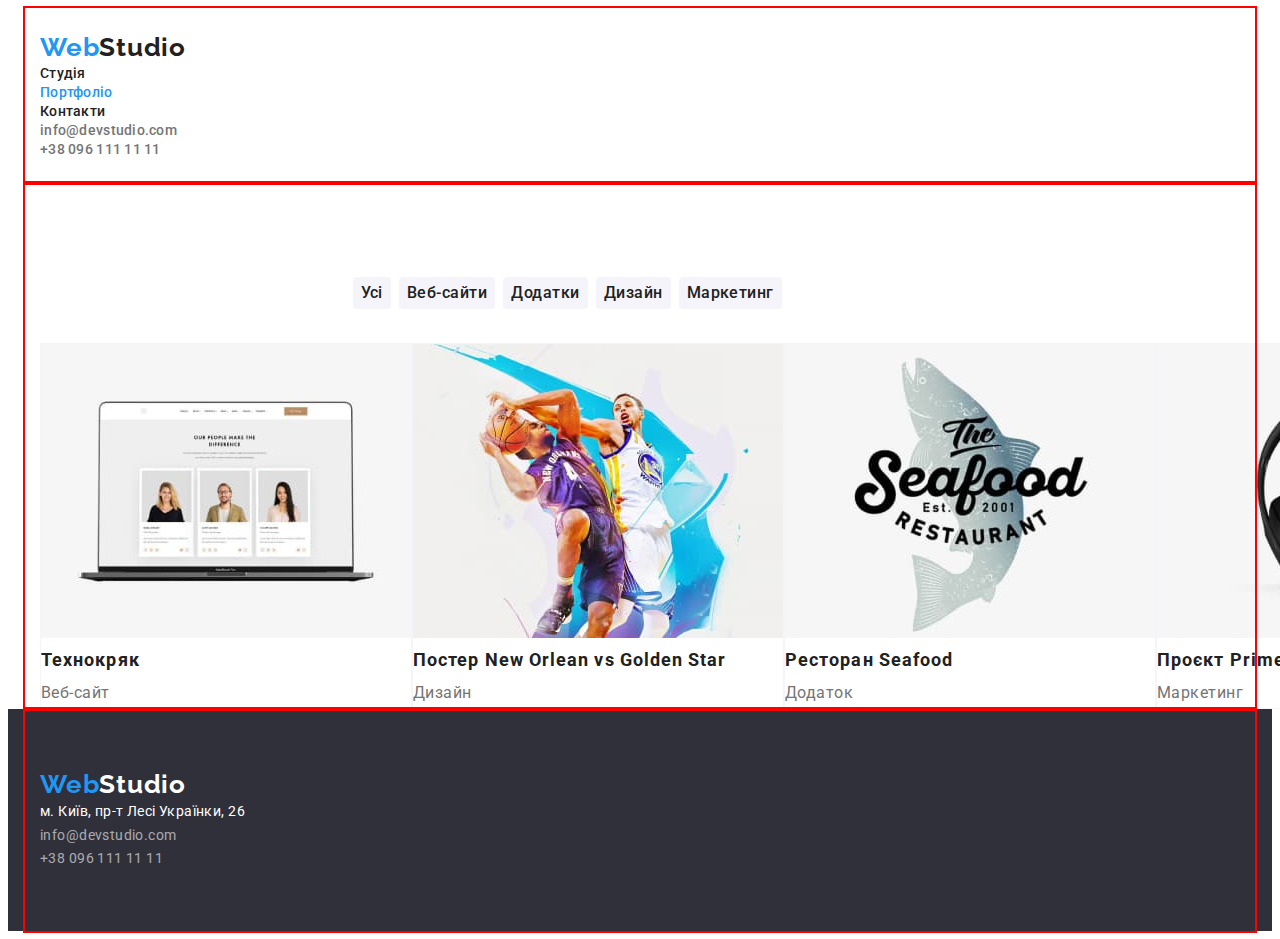
==== portfolio.html @ f6ed94e6 "hm_3_port" ====
<!DOCTYPE html>
<html lang="uk">
<head>
    <meta charset="UTF-8">
    <meta http-equiv="X-UA-Compatible" content="IE=edge">
    <meta name="viewport" content="width=device-width, initial-scale=1.0">
    <title>WebStudio</title>
    <link rel="preconnect" href="https://fonts.googleapis.com">
    <link rel="preconnect" href="https://fonts.gstatic.com" crossorigin>
    <link href="https://fonts.googleapis.com/css2?family=Raleway:wght@700&family=Roboto:wght@400;500;700;900&display=swap" rel="stylesheet">
    <link rel="stylesheet" href="https://cdnjs.cloudflare.com/ajax/libs/modern-normalize/1.1.0/modern-normalize.min.css" integrity="sha512-wpPYUAdjBVSE4KJnH1VR1HeZfpl1ub8YT/NKx4PuQ5NmX2tKuGu6U/JRp5y+Y8XG2tV+wKQpNHVUX03MfMFn9Q==" crossorigin="anonymous" referrerpolicy="no-referrer" />
    <link rel="stylesheet" href="./css/style.css">
       
</head>
<body>
    <header class="header">
        <div class="container">
            <nav> 
                <a class="header-logo link" href="./index.html"><span class="logo">Web</span>Studio</a>
                    <ul class="header-list list">
                        <li class="header-item">
                            <a class="header-link link" href="./index.html">Студія</a>
                        </li>
                        <li class="header-item">
                            <a class="header-link link current" href="./portfolio.html">Портфоліо</a>
                        </li>
                        <li class="header-item">
                            <a class="header-link link" href="#">Контакти</a>
                        </li>
                            
                    </ul>
               
             </nav>
             <ul  class="header-list list">
                <li class="header-item"><a class="header-tel link" href="mailto:info@devstudio.com">info@devstudio.com</a></li>
                <li class="header-item"><a class="header-tel link" href="tel:+380961111111">+38 096 111 11 11</a></li>
             </ul>
        </div>
    </header>
    
        <main>
            <section class="subject">
                <div class="container">
                    <h1 class="visually-hidden">Особливості</h1>
            <ul class="subject-item">
                <li class="subject-list list"><button class="subject-btn" type="button">Усі</button></li>
                <li class="subject-list list"><button class="subject-btn" type="button">Веб-сайти</button></li>
                <li class="subject-list list"><button class="subject-btn" type="button">Додатки</button></li>
                <li class="subject-list list"><button class="subject-btn" type="button">Дизайн</button></li>
                <li class="subject-list list"><button class="subject-btn" type="button">Маркетинг</button></li>
            </ul>
            
            <ul class="projects-item">
               
                <li class="projects-list list">
                        <a class="projects-link link" href=""><img src="./image/Technocrack1.jpg" 
                            alt=" Розробка веб-сайту Технокряк" 
                            width="370" 
                            height="294">
                            <h3 class="project-name">Технокряк</h3>
                            <p class="projects-text">Веб-сайт</p>
                        </a>
                        
                </li>
                
                <li class="projects-list list">
                    <a class="projects-link link" href="">
                        <img src="./image/Poster2.jpg" 
                        alt="Дизайн проект для сайту з постерами"
                        width="370" 
                        height="294">
                        <h3 class="project-name">Постер New Orlean vs Golden Star</h3>
                        <p class="projects-text">Дизайн</p>
                    </a>
                    
                </li>
                
                <li class="projects-list list">
                       <a class="projects-link link" href=""> <img src="./image/Restaurant3.jpg" 
                        alt="Розробка додатку для ресторану морської їжі"  
                        width="370" 
                        height="294">
                        <h3 class="project-name">Ресторан Seafood</h3>
                        <p class="projects-text">Додаток</p>
                    </a>
                    
                </li>
                <li class="projects-list list">
                    <a class="projects-link link" href=""> 
                        <img src="./image/ProjectPrime4.jpg" 
                        alt="Маркетинг для Прайм проекту"  
                        width="370" 
                        height="294">
                        <h3 class="project-name">Проєкт Prime</h3>
                        <p class="projects-text">Маркетинг</p>
                    </a>
                        
                  
                </li>
                <li class="projects-list list">
                    <a class="projects-link link" href=""> 
                        <img src="./image/Boxesproject5.jpg" 
                        alt="Додаток для оформлення боксів з власним лого"  
                        width="370" 
                        height="294">
                        <h3 class="project-name">Проєкт Boxes</h3>
                        <p class="projects-text">Додаток</p>
                    </a>
                       
                    
                </li>
               <li class="projects-list list">
                    <a class="projects-link link" href=""> 
                        <img src="./image/Inspiration6.jpg" 
                        alt="Розробка веб-сайту Натхнення немає меж"  
                        width="370" 
                        height="294">
                        <h3 class="project-name">Inspiration has no Borders</h3>
                        <p class="projects-text">Веб-сайт</p>
                    </a>
                       
                  
                </li>
                <li class="projects-list list">
                    <a class="projects-link link" href="">
                        <img src="./image/Edition7.jpg" 
                        alt="Дизайн для обмеженого видання"  
                        width="370" 
                        height="294">
                        <h3 class="project-name">Видання Limited Edition</h3>
                        <p class="projects-text">Дизайн</p>
                    </a>
                        
                    
                </li>
                <li class="projects-list list">
                    <a class="projects-link link" href=""> 
                        <img src="./image/LABproject8.jpg"
                        alt="Маркетинг для проекту лаборатої"  
                        width="370" 
                        height="294">
                        <h3 class="project-name">Проєкт LAB</h3>
                        <p class="projects-text">Маркетинг</p>
                    </a>
                       
                    
                </li>
                <li class="projects-list list">
                    <a  class="projects-link link" href=""> 
                        <img src="./image/GrowingBusiness9.jpg" 
                        alt="Розробка додатку для Зростаючого бізнесу" 
                        width="370" 
                        height="294">
                        <h3 class="project-name">Growing Business</h3>
                        <p class="projects-text">Додаток</p>
                    </a>
                        
                    
                </li>

            </ul>
                </div>
                


         </section>
        </main>
        <footer class="footer">
            <div class="container">
                <a class="footer-logo link" href="#"><span class="logo">Web</span>Studio</a>
            <address class="footer-address">
               <ul class="footer-list list" >
                <li  class="footer-item"><a class="footer-map link" href="https://goo.gl/maps/49r9p46qc7W9gdbS7" target="_blank" rel="noreferrer noopener nofollow">м. Київ, пр-т Лесі Українки, 26</a></li>
                <li class="footer-item"><a class="footer-mail link" href="mailto:info@devstudio.com">info@devstudio.com</a></li>
                <li class="footer-item"><a class="footer-tel link" href="tel:+380961111111">+38 096 111 11 11</a></li>
               </ul>
            </address>
            </div>
            
        </footer>
</body>
</html>
---- css/style.css ----
:root{
    --main-color: #212121;
    --accent-color: #2196F3;
    --subtitle-colour: #757575;
    --hero-title: #FFFFFF;
    --color-section: #2F303A;
    --color-section2: #F5F4FA;
    --footer:rgba(255, 255, 255, 0.6);
    --btn-focus: #188CE8;
    --background-btn-port: #F5F4FA;
   }

   p,
   h1,
   h2,
   h3,
   h4,
   h5,
   h6 {
    margin: 0;
}

ul,p{
    margin: 0;
    padding-left: 0;
}

body{
    font-family: "Roboto", sans-serif; 
    color: var(--main-color);
    background-color: var(--hero-title);
}

.list{
  list-style: none;  
}
.link{
    text-decoration: none;
}

.container{
    width: 1200px;
    padding-left: 15px;
    padding-right: 15px;
    outline: 2px solid red;
    margin: 0 auto;

}

.header > .container{
    padding-top: 24px;
    padding-bottom: 25px;
}
.header-logo{
    font-family: 'Raleway', suns-serif;
    font-weight: 700;
    font-size: 26px;
    line-height: 1.19;
    letter-spacing: 0.03em;
    color: var(--main-color);
}

.logo {
    color: var(--accent-color);
}


.header-link{
    font-weight: 500;
    font-size: 14px;
    line-height: 1.14;
    letter-spacing: 0.02em;
    color: var(--main-color)
}
.header-link.current {
color: var(--accent-color);
}
 

.header-mail{
    font-weight: 500;
    font-size: 14px;
    line-height: 1.14;
    letter-spacing: 0.02em;
    color: var(--subtitle-colour);
}

.header-tel{
    font-weight: 500;
    font-size: 14px;
    line-height: 1.14;
    letter-spacing: 0.02em;
    color: var(--subtitle-colour);
}

.header-link:hover,
.header-link:focus{
    color: var(--accent-color)
}
.header-tel:hover,
.header-tel:focus{
    color: var(--accent-color)
}
.header-mail:hover,
.header-mail:focus{
    color: var(--accent-color)
}

.hero > .container{
 padding-top: 200px;
 padding-bottom: 280px;
}
.hero{
    background-color: var(--color-section);
}

.hero-title{
    font-weight: 900;
    font-size: 44px;
    line-height: 1.36;
    letter-spacing: 0.06em;
    color: var(--hero-title);
    text-transform: uppercase;
    text-align: center;
    padding-bottom: 30px;
  
}
.hero-btn-text{
    font-family: inherit;
    font-weight: 700;
    font-size: 16px;
    line-height: 1.81;
    letter-spacing: 0.06em;
    color: var(--hero-title);
    background-color: var(--accent-color);
    cursor: pointer;
    border-radius: 4px;
    border-color: transparent;
    width: 216px;
    height: 50px;
    display: block;
    margin: 0 auto;
    
}

   .hero-btn-text:hover,
   .hero-btn-text:focus{
    background-color: var(--btn-focus);
}

.heading > .container{
    padding-top: 94px;
    padding-bottom: 94px;
}
.visually-hidden {
    position: absolute;
    white-space: nowrap;
    width: 1px;
    height: 1px;
    overflow: hidden;
    border: 0;
    padding: 0;
    clip: rect(0 0 0 0);
    clip-path: inset(50%);
    margin: -1px;
}
.heading-item{
    display: flex;
}
.heading-list{
    margin-right: 30px;
}
.heading-subtitle {
    font-weight: 700;
    font-size: 14px;
    line-height: 1.14;
    letter-spacing: 0.03em;
    text-transform: uppercase;
    color: var(--main-color);
    margin-bottom: 10px;
    margin-right: 30px;
    }

.heading-text {
    font-size: 14px;
    line-height: 1.71;
    letter-spacing: 0.03em;
    color: var(--subtitle-colour);
}
.example > .container {
  padding-bottom: 94px;
}
.example-headline {
    font-weight: 700;
    font-size: 36px;
    line-height: 1.16;
    text-align: center;
    letter-spacing: 0.03em;
    color: var(--main-color);
    padding-bottom: 50px;
}
.example-item{
    display: flex;
}
.example-list{
    margin-right: 30px;
}

.team .container{
    padding-top: 94px;
    padding-bottom: 94px;

}
.team{
    background-color: var(--color-section2);
}
.team-list{
    background-color: var(--hero-title);
}
.team-title {
    font-weight: 700;
    font-size: 36px;
    line-height: 1.16;
    letter-spacing: 0.03em;
    text-align: center;
    color: var(--main-color);
    margin-bottom: 50px;
}
.team-item{
    display: flex;
}
.team-list{
    margin-right: 30px;
}
.team-list-content{
    padding-top: 30px;
    padding-bottom: 30px;
}
.team-subtitle {
    font-weight: 500;
    font-size: 16px;
    line-height: 1.18;
    letter-spacing: 0.03em;
    color: var(--main-color);
    text-align: center;
    margin-bottom: 10px;
}
.team-text {
    font-size: 16px;
    line-height: 1.18;
    letter-spacing: 0.03em;
    color: var(--subtitle-colour);
    text-align: center;
}
.subject-btn {
    font-family: inherit;
    font-style: normal;
    font-weight: 500;
    font-size: 16px;
    line-height: 1.62;
    letter-spacing: 0.03em;
    border-radius: 4px;
    border-color: transparent;
    color: var(--main-color);
    background-color: var(--background-btn-port);
    cursor: pointer;
    
}
.subject-list{
    margin-right: 8px;
}
.subject > .container > .subject-item {
    display: flex;
    width: 575px;
    margin: 0 auto;
    padding-top: 94px;
    padding-bottom: 34px;
}
.subject-btn:hover,
.subject-btn:focus {color: var(--hero-title);
 background-color: var(--accent-color);
}

.projects-item{
    display: flex;
}
.projects-list{
    border: 1px solid var(--background-btn-port);
}
.project-name {
    font-weight: 700;
    font-size: 18px;
    line-height: 2;
    letter-spacing: 0.06em;
    color: var(--main-color);
    text-decoration: none; 
}
.projects-text {
    font-size: 16px;
    line-height: 1.88;
    letter-spacing: 0.03em;
    color: var(--subtitle-colour);
}

.footer > .container{
    padding-top: 60px;
    padding-bottom: 60px;
}

.footer{
    background-color: var(--color-section);
    display: block;
} 

.footer-logo {
    font-family: 'Raleway';
    font-weight: 700;
    font-size: 26px;
    line-height: 1.19;
    letter-spacing: 0.03em;
    color: var(--hero-title);
    margin-bottom: 20px;
}

.footer-address{
    color: var(--footer);
}

.footer-map {
    font-size: 14px;
    line-height: 1.7;
    letter-spacing: 0.03em;
    color: var(--hero-title);
    font-style: normal;
    margin-bottom: 9px;

}

.footer-mail {
    font-size: 14px;
    line-height: 1.7;
    letter-spacing: 0.03em;
    color: var(--footer);
    font-style: normal;
    margin-bottom: 9px;
}
.footer-tel {
    font-size: 14px;
    line-height: 1.7;
    letter-spacing: 0.03em;
    color: var(--footer);
    font-style: normal;
}

.footer-map:hover,
.footer-map:focus{
    color: var(--accent-color);
}

.footer-mail:hover,
.footer-mail:focus {
    color: var(--accent-color);
}
.footer-tel:hover,
.footer-tel:focus {
color: var(--accent-color);
}
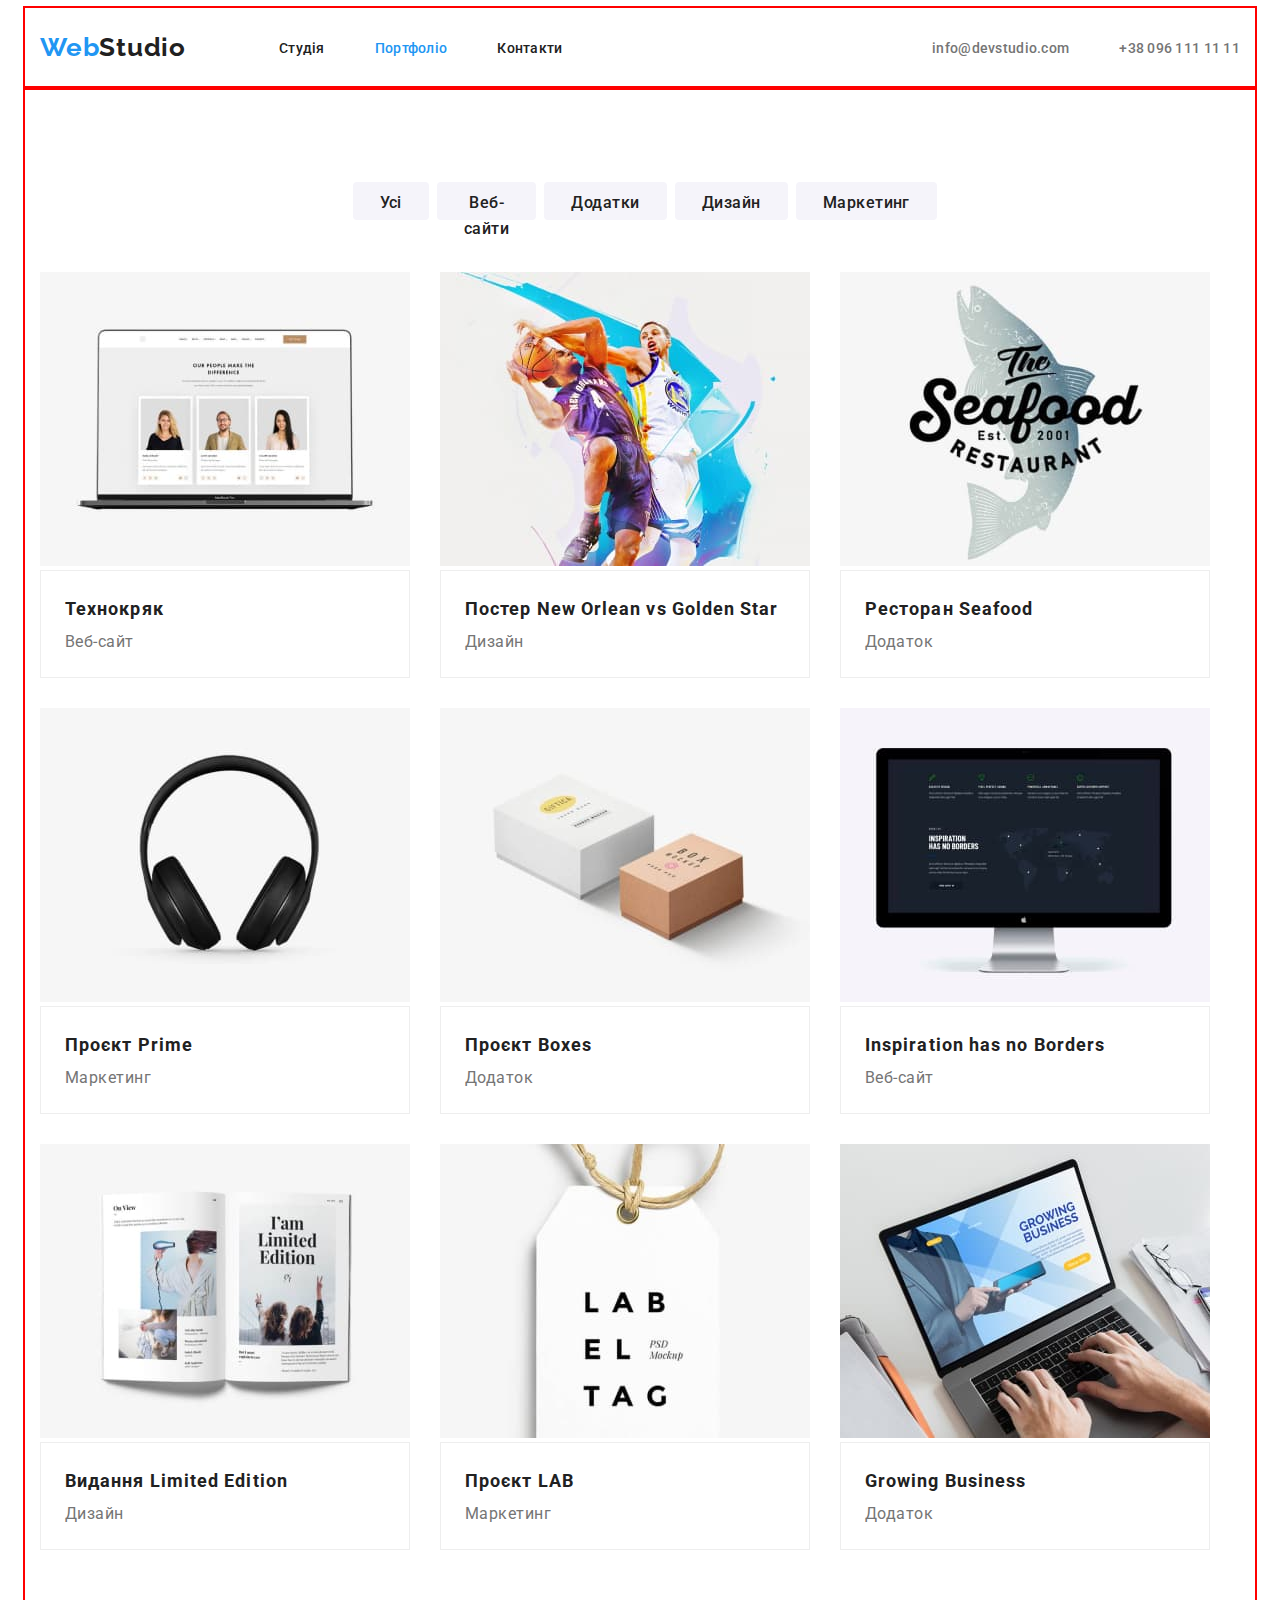
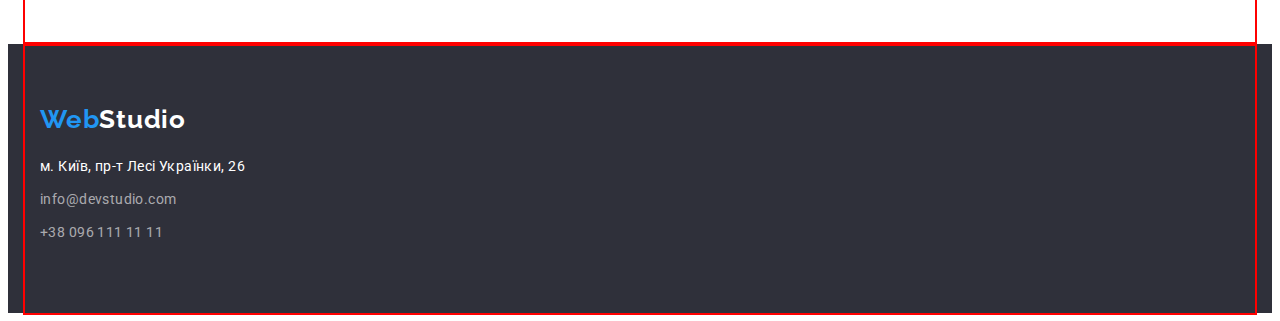
==== commit abc9421a: "hm_3_buttons" ====
--- a/portfolio.html
+++ b/portfolio.html
@@ -14,8 +14,8 @@
 </head>
 <body>
     <header class="header">
-        <div class="container">
-            <nav> 
+        <div class="container header-container">
+            <nav class="nav-header"> 
                 <a class="header-logo link" href="./index.html"><span class="logo">Web</span>Studio</a>
                     <ul class="header-list list">
                         <li class="header-item">
@@ -31,10 +31,13 @@
                     </ul>
                
              </nav>
-             <ul  class="header-list list">
-                <li class="header-item"><a class="header-tel link" href="mailto:info@devstudio.com">info@devstudio.com</a></li>
-                <li class="header-item"><a class="header-tel link" href="tel:+380961111111">+38 096 111 11 11</a></li>
-             </ul>
+             <div class="header-conect">
+                <ul  class="header-list list">
+                    <li class="header-item"><a class="header-tel link" href="mailto:info@devstudio.com">info@devstudio.com</a></li>
+                    <li class="header-item"><a class="header-tel link" href="tel:+380961111111">+38 096 111 11 11</a></li>
+                 </ul>
+             </div>
+             
         </div>
     </header>
     
@@ -53,12 +56,16 @@
             <ul class="projects-item">
                
                 <li class="projects-list list">
-                        <a class="projects-link link" href=""><img src="./image/Technocrack1.jpg" 
+                        <a class="projects-link link" href="">
+                            <img src="./image/Technocrack1.jpg" 
                             alt=" Розробка веб-сайту Технокряк" 
                             width="370" 
                             height="294">
-                            <h3 class="project-name">Технокряк</h3>
-                            <p class="projects-text">Веб-сайт</p>
+                            <div class="project-list-content">
+                                <h3 class="project-name">Технокряк</h3>
+                                <p class="projects-text">Веб-сайт</p>
+                            </div>
+                            
                         </a>
                         
                 </li>
@@ -69,8 +76,10 @@
                         alt="Дизайн проект для сайту з постерами"
                         width="370" 
                         height="294">
-                        <h3 class="project-name">Постер New Orlean vs Golden Star</h3>
-                        <p class="projects-text">Дизайн</p>
+                        <div class="project-list-content">
+                            <h3 class="project-name">Постер New Orlean vs Golden Star</h3>
+                            <p class="projects-text">Дизайн</p>
+                        </div>
                     </a>
                     
                 </li>
@@ -80,8 +89,11 @@
                         alt="Розробка додатку для ресторану морської їжі"  
                         width="370" 
                         height="294">
-                        <h3 class="project-name">Ресторан Seafood</h3>
-                        <p class="projects-text">Додаток</p>
+                        <div class="project-list-content">
+                            <h3 class="project-name">Ресторан Seafood</h3>
+                            <p class="projects-text">Додаток</p>
+                        </div>
+                       
                     </a>
                     
                 </li>
@@ -91,8 +103,11 @@
                         alt="Маркетинг для Прайм проекту"  
                         width="370" 
                         height="294">
-                        <h3 class="project-name">Проєкт Prime</h3>
-                        <p class="projects-text">Маркетинг</p>
+                        <div class="project-list-content">
+                            <h3 class="project-name">Проєкт Prime</h3>
+                            <p class="projects-text">Маркетинг</p>
+                        </div>
+                        
                     </a>
                         
                   
@@ -103,8 +118,11 @@
                         alt="Додаток для оформлення боксів з власним лого"  
                         width="370" 
                         height="294">
-                        <h3 class="project-name">Проєкт Boxes</h3>
-                        <p class="projects-text">Додаток</p>
+                        <div class="project-list-content">
+                            <h3 class="project-name">Проєкт Boxes</h3>
+                            <p class="projects-text">Додаток</p>
+                        </div>
+                        
                     </a>
                        
                     
@@ -115,8 +133,11 @@
                         alt="Розробка веб-сайту Натхнення немає меж"  
                         width="370" 
                         height="294">
-                        <h3 class="project-name">Inspiration has no Borders</h3>
-                        <p class="projects-text">Веб-сайт</p>
+                        <div class="project-list-content">
+                            <h3 class="project-name">Inspiration has no Borders</h3>
+                            <p class="projects-text">Веб-сайт</p>
+                        </div>
+                        
                     </a>
                        
                   
@@ -127,8 +148,11 @@
                         alt="Дизайн для обмеженого видання"  
                         width="370" 
                         height="294">
-                        <h3 class="project-name">Видання Limited Edition</h3>
-                        <p class="projects-text">Дизайн</p>
+                        <div class="project-list-content">
+                            <h3 class="project-name">Видання Limited Edition</h3>
+                            <p class="projects-text">Дизайн</p>
+                        </div>
+                       
                     </a>
                         
                     
@@ -139,8 +163,11 @@
                         alt="Маркетинг для проекту лаборатої"  
                         width="370" 
                         height="294">
-                        <h3 class="project-name">Проєкт LAB</h3>
-                        <p class="projects-text">Маркетинг</p>
+                        <div class="project-list-content">
+                            <h3 class="project-name">Проєкт LAB</h3>
+                            <p class="projects-text">Маркетинг</p>
+                        </div>
+                        
                     </a>
                        
                     
@@ -151,8 +178,11 @@
                         alt="Розробка додатку для Зростаючого бізнесу" 
                         width="370" 
                         height="294">
-                        <h3 class="project-name">Growing Business</h3>
-                        <p class="projects-text">Додаток</p>
+                        <div class="project-list-content"> 
+                            <h3 class="project-name">Growing Business</h3>
+                            <p class="projects-text">Додаток</p>
+                        </div>
+                       
                     </a>
                         
                     
--- a/css/style.css
+++ b/css/style.css
@@ -8,6 +8,7 @@
     --footer:rgba(255, 255, 255, 0.6);
     --btn-focus: #188CE8;
     --background-btn-port: #F5F4FA;
+    --border-cont: #EEEEEE;
    }
 
    p,
@@ -46,7 +47,7 @@
     margin: 0 auto;
 
 }
-
+/*=====HEADER=====*/
 .header > .container{
     padding-top: 24px;
     padding-bottom: 25px;
@@ -58,13 +59,31 @@
     line-height: 1.19;
     letter-spacing: 0.03em;
     color: var(--main-color);
+    margin-right: 93px;
+
 }
 
 .logo {
     color: var(--accent-color);
 }
 
-
+.header-list{
+    display: flex;
+    gap: 50px;
+}
+.nav-header{
+   display: flex; 
+   align-items: center;
+}
+.header-container{
+    display: flex;
+    align-items: center;
+    justify-content: space-between;
+    gap: 50px;
+}
+.header-conect{
+    justify-content: space-between;
+}
 .header-link{
     font-weight: 500;
     font-size: 14px;
@@ -83,6 +102,7 @@
     line-height: 1.14;
     letter-spacing: 0.02em;
     color: var(--subtitle-colour);
+    
 }
 
 .header-tel{
@@ -108,7 +128,7 @@
 
 .hero > .container{
  padding-top: 200px;
- padding-bottom: 280px;
+ padding-bottom: 200px;
 }
 .hero{
     background-color: var(--color-section);
@@ -123,6 +143,9 @@
     text-transform: uppercase;
     text-align: center;
     padding-bottom: 30px;
+    width: 696px;
+    margin-left: auto;
+    margin-right: auto;
   
 }
 .hero-btn-text{
@@ -160,7 +183,7 @@
     overflow: hidden;
     border: 0;
     padding: 0;
-    clip: rect(0 0 0 0);
+    clip: rect(0, 0, 0, 0);
     clip-path: inset(50%);
     margin: -1px;
 }
@@ -252,9 +275,15 @@
     color: var(--subtitle-colour);
     text-align: center;
 }
+.subject{
+    background-color: var(--hero-title);
+}
+.subject > .container{
+    padding-top: 94px;
+    padding-bottom: 94px;
+}
 .subject-btn {
     font-family: inherit;
-    font-style: normal;
     font-weight: 500;
     font-size: 16px;
     line-height: 1.62;
@@ -264,18 +293,20 @@
     color: var(--main-color);
     background-color: var(--background-btn-port);
     cursor: pointer;
-    
-}
-.subject-list{
-    margin-right: 8px;
-}
+    height: 38px;
+    padding: 6px 25px;
+}
+
+
 .subject > .container > .subject-item {
     display: flex;
     width: 575px;
     margin: 0 auto;
-    padding-top: 94px;
     padding-bottom: 34px;
-}
+    gap: 8px;
+    
+}
+
 .subject-btn:hover,
 .subject-btn:focus {color: var(--hero-title);
  background-color: var(--accent-color);
@@ -283,10 +314,19 @@
 
 .projects-item{
     display: flex;
-}
-.projects-list{
-    border: 1px solid var(--background-btn-port);
-}
+    flex-wrap: wrap;
+    gap: 30px;
+ }
+
+ .project-list-content {
+    padding-top: 20px;
+    padding-bottom: 20px;
+    color: var(--border-cont);
+    padding-left: 24px;
+    background-color: var(--hero-title);
+    border: 1px solid var(--border-cont);
+}
+
 .project-name {
     font-weight: 700;
     font-size: 18px;
@@ -294,12 +334,14 @@
     letter-spacing: 0.06em;
     color: var(--main-color);
     text-decoration: none; 
+    
 }
 .projects-text {
     font-size: 16px;
     line-height: 1.88;
     letter-spacing: 0.03em;
     color: var(--subtitle-colour);
+    
 }
 
 .footer > .container{
@@ -319,11 +361,15 @@
     line-height: 1.19;
     letter-spacing: 0.03em;
     color: var(--hero-title);
-    margin-bottom: 20px;
 }
 
 .footer-address{
     color: var(--footer);
+    margin-top: 20px;
+   
+}
+.footer-item{
+    margin-bottom: 9px;
 }
 
 .footer-map {
@@ -332,9 +378,8 @@
     letter-spacing: 0.03em;
     color: var(--hero-title);
     font-style: normal;
-    margin-bottom: 9px;
-
-}
+    }
+
 
 .footer-mail {
     font-size: 14px;
@@ -342,7 +387,7 @@
     letter-spacing: 0.03em;
     color: var(--footer);
     font-style: normal;
-    margin-bottom: 9px;
+   
 }
 .footer-tel {
     font-size: 14px;
